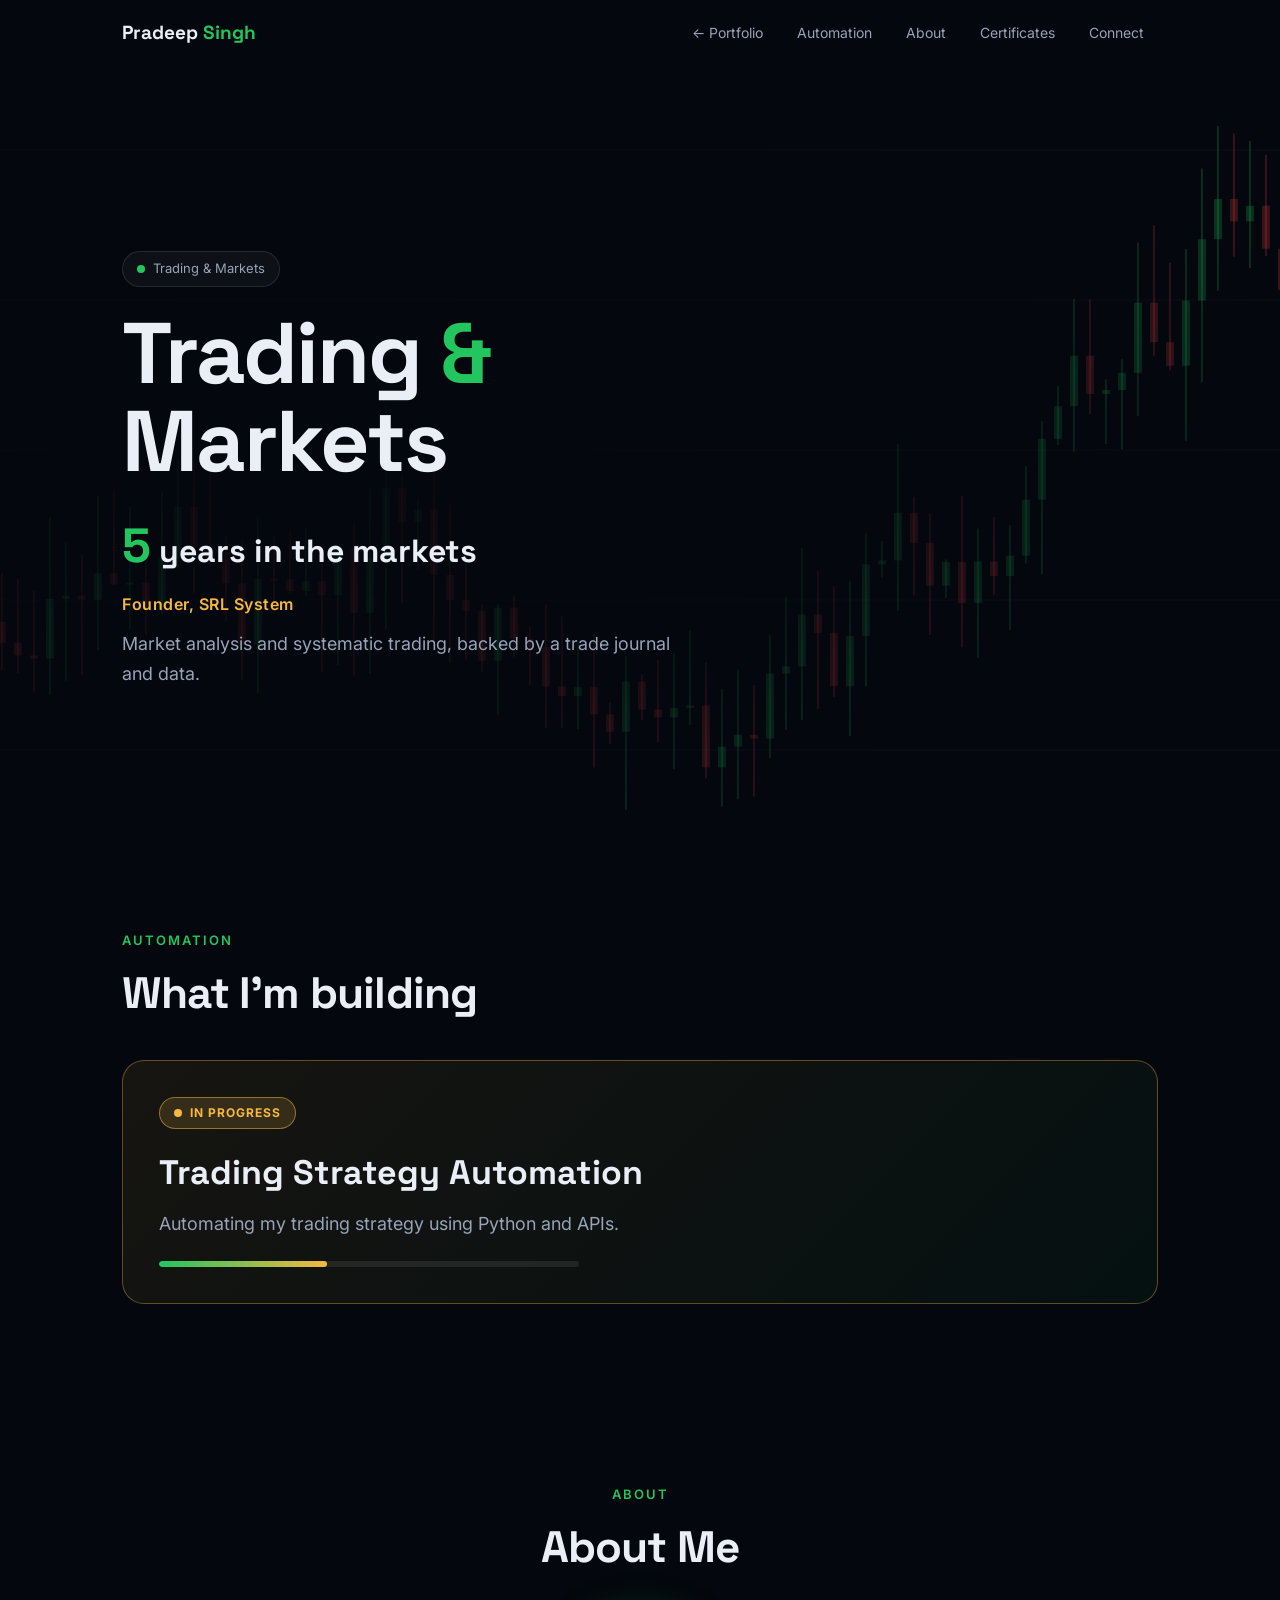
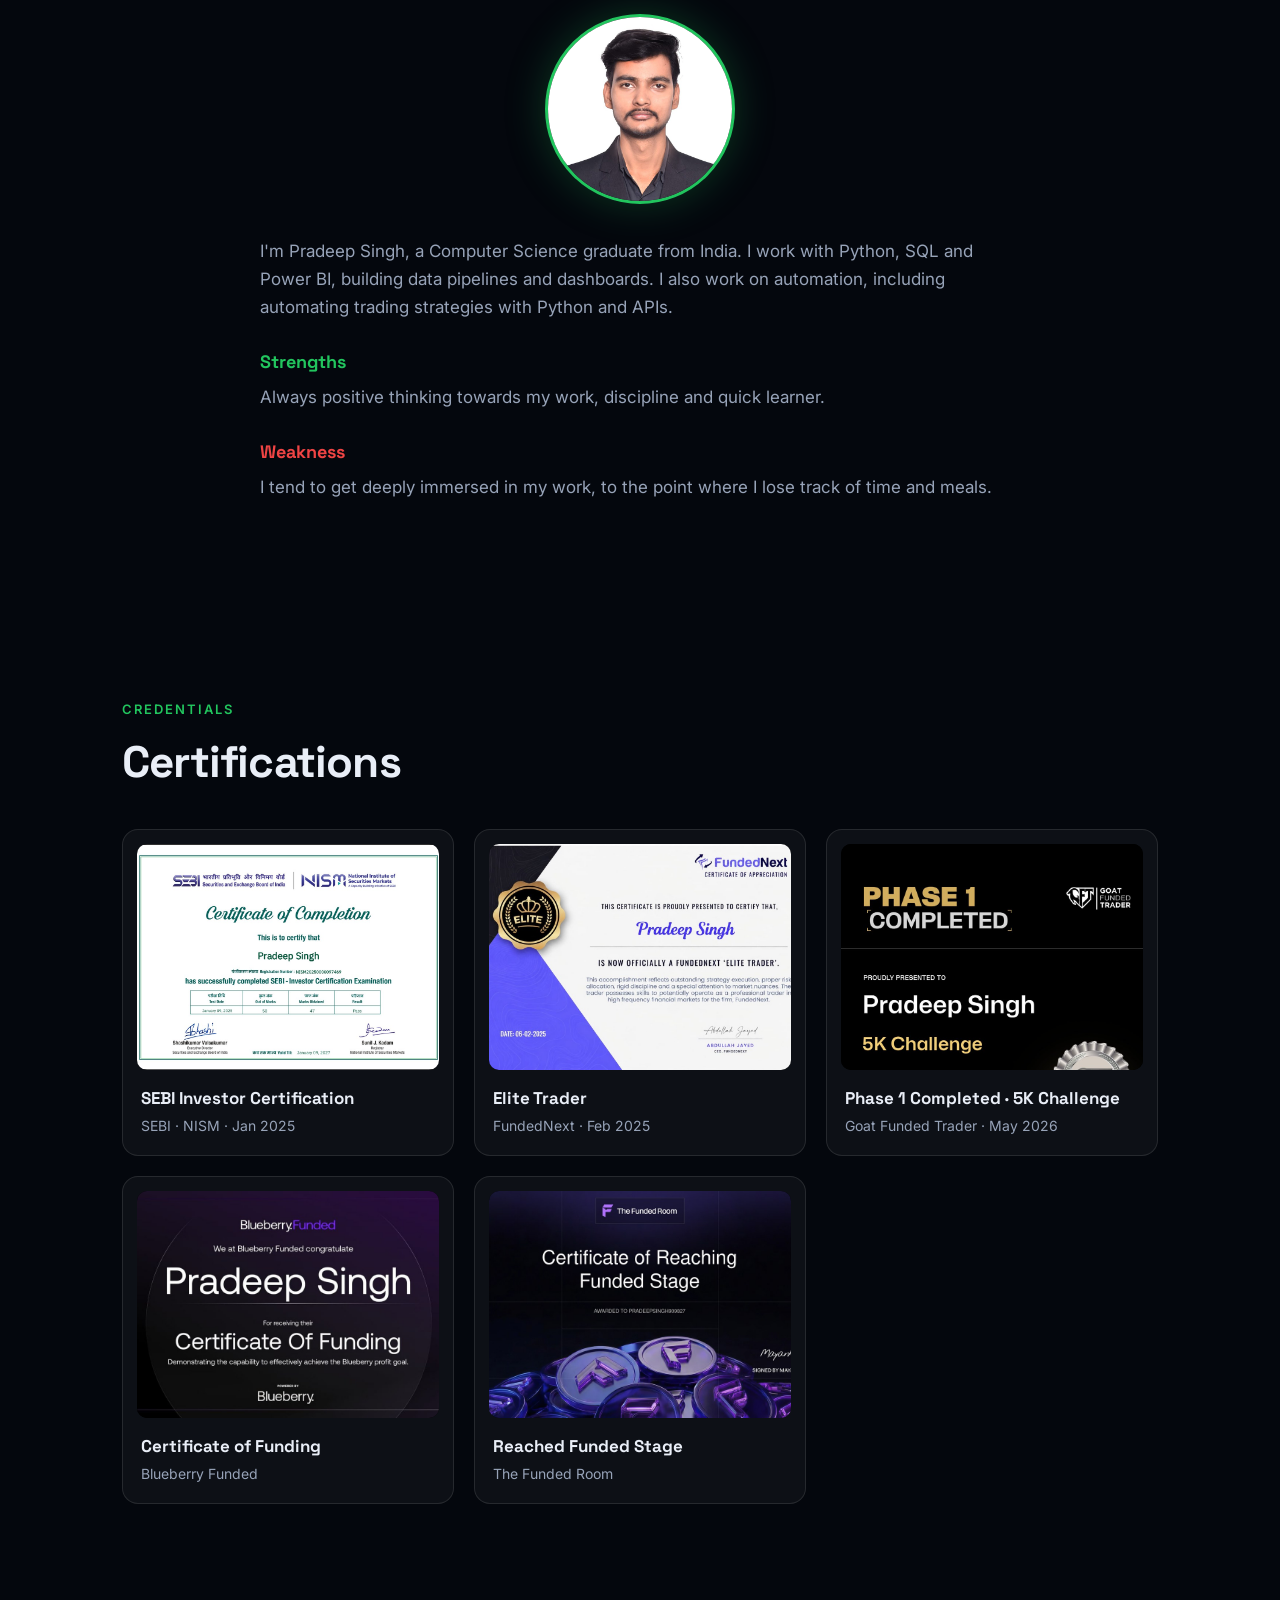
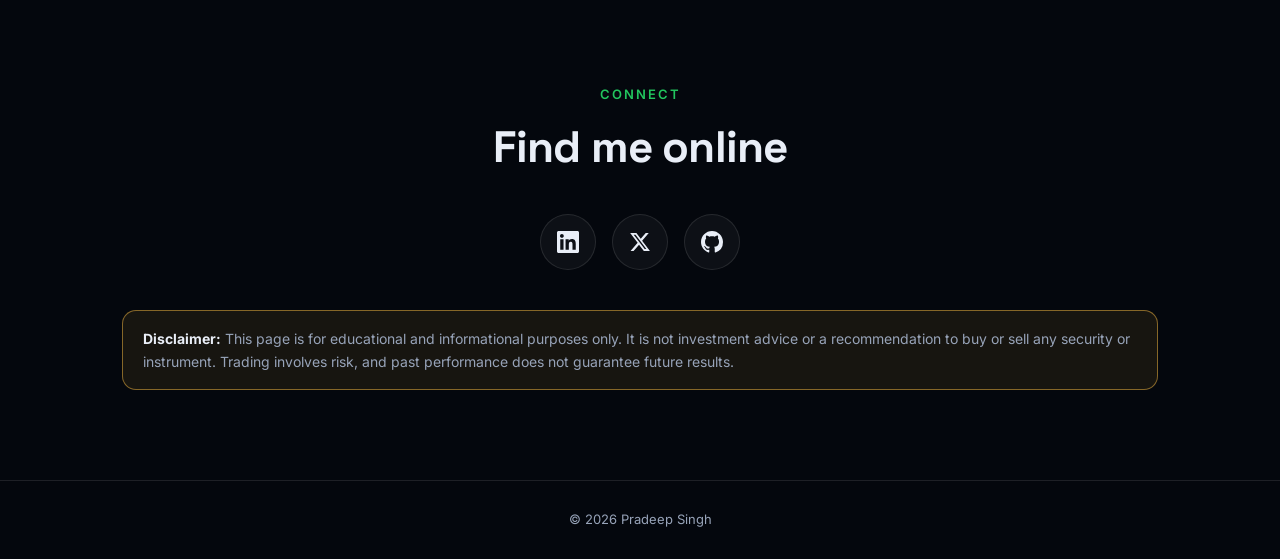
==== trading.html @ 3565ca6c "Add files via upload" ====
<!doctype html>
<html lang="en"><head>
<meta charset="utf-8"><meta name="viewport" content="width=device-width,initial-scale=1">
<title>Trading | Pradeep Singh</title>
<meta name="description" content="Trading experience, certifications and strategy automation by Pradeep Singh.">
<link rel="preconnect" href="https://fonts.googleapis.com"><link rel="preconnect" href="https://fonts.gstatic.com" crossorigin>
<link href="https://fonts.googleapis.com/css2?family=Inter:wght@400;500;600&family=Space+Grotesk:wght@500;700&display=swap" rel="stylesheet">
<link rel="stylesheet" href="trading.css">
</head><body>
<div id="progress"></div>
<nav id="nav"><div class="wrap"><a class="logo" href="index.html" id="logo"></a>
<ul><li><a href="index.html">← Portfolio</a></li><li><a href="#automation">Automation</a></li><li><a href="#about">About</a></li><li><a href="#certs">Certificates</a></li><li><a href="#connect">Connect</a></li></ul></div></nav>

<header class="hero"><canvas id="chart"></canvas>
<div class="wrap">
 <div class="live"><span class="dot"></span> Trading &amp; Markets</div>
 <h1>Trading <span class="up">&amp;</span><br>Markets</h1>
 <div class="yrs"><b id="yrs"></b> years in the markets</div>
 <div class="founder" id="founder"></div>
 <p id="intro"></p>
</div></header>

<section id="automation" style="padding-top:30px"><div class="wrap">
 <div class="eyebrow reveal">Automation</div><h2 class="reveal">What I'm building</h2>
 <div class="auto reveal" id="auto"></div>
</div></section>

<section id="about"><div class="wrap">
 <div class="eyebrow reveal" style="text-align:center">About</div><h2 class="reveal" style="text-align:center">About Me</h2>
 <div id="aboutme"></div>
</div></section>

<section id="certs"><div class="wrap">
 <div class="eyebrow reveal">Credentials</div><h2 class="reveal">Certifications</h2>
 <div class="cgrid" id="cgrid"></div>
</div></section>

<section id="connect" class="connect"><div class="wrap">
 <div class="eyebrow reveal">Connect</div><h2 class="reveal">Find me online</h2>
 <div class="socials reveal" id="soc"></div>
 <div class="disc reveal"><b>Disclaimer:</b> This page is for educational and informational purposes only. It is not investment advice or a recommendation to buy or sell any security or instrument. Trading involves risk, and past performance does not guarantee future results.</div>
</div></section>

<footer id="foot"></footer>
<div id="lb"><button class="prev">‹</button><img alt=""><button class="next">›</button></div>

<script src="projects.js"></script><script src="common.js"></script><script src="trading-data.js"></script>
<script>
const $=id=>document.getElementById(id);
const reduce=matchMedia("(prefers-reduced-motion: reduce)").matches;
const pr=PROFILE.name.split(" ");$("logo").innerHTML=escH(pr[0])+" <span>"+escH(pr.slice(1).join(" "))+"</span>";
$("foot").textContent="© "+new Date().getFullYear()+" "+PROFILE.name;
$("yrs").textContent=TRADING.years;$("founder").textContent=TRADING.founder;$("intro").textContent=TRADING.intro;
const A=TRADING.automation;
$("auto").innerHTML=`<span class="badge"><i></i>${escH(A.status.toUpperCase())}</span><h3>${escH(A.title)}</h3><p>${escH(A.summary)}</p><div class="shimmer"></div>`;
$("aboutme").innerHTML=aboutHTML();
$("soc").innerHTML=socialHTML();
$("cgrid").innerHTML=TRADING.certificates.map((c,i)=>`<div class="cert reveal" data-i="${i}"><img src="${escH(c.image)}" alt="${escH(c.title)}" loading="lazy"><h3>${escH(c.title)}</h3><div class="m">${escH(c.meta||"")}</div></div>`).join("");
/* scroll */
addEventListener("scroll",()=>{const h=document.documentElement;$("progress").style.width=(scrollY/(h.scrollHeight-innerHeight)*100)+"%";$("nav").classList.toggle("scrolled",scrollY>30)},{passive:true});
const io=new IntersectionObserver(es=>es.forEach(e=>{if(e.isIntersecting){e.target.classList.add("in");io.unobserve(e.target)}}),{threshold:.12});
document.querySelectorAll(".reveal").forEach(el=>io.observe(el));
/* lightbox */
const lb=$("lb"),lbi=lb.querySelector("img");let cur=0;const imgs=TRADING.certificates.map(c=>c.image);
const show=n=>{cur=(n+imgs.length)%imgs.length;lbi.src=imgs[cur]};
document.addEventListener("click",e=>{const c=e.target.closest(".cert");
 if(c){show(+c.dataset.i);lb.classList.add("on");return}
 if(!lb.classList.contains("on"))return;
 if(e.target.matches(".prev")){e.stopPropagation();show(cur-1)}else if(e.target.matches(".next")){e.stopPropagation();show(cur+1)}else lb.classList.remove("on")});
document.addEventListener("keydown",e=>{if(!lb.classList.contains("on"))return;if(e.key==="Escape")lb.classList.remove("on");if(e.key==="ArrowRight")show(cur+1);if(e.key==="ArrowLeft")show(cur-1)});
/* live candlestick chart background (decorative, random data) */
(function(){const cv=$("chart"),x=cv.getContext("2d");let W,H,C=[],step=16,off=0,mx=-999,my=-999,last=0,lastT=0;
 const dpr=Math.min(devicePixelRatio||1,2);
 function size(){W=cv.offsetWidth;H=cv.offsetHeight;cv.width=W*dpr;cv.height=H*dpr;x.setTransform(dpr,0,0,dpr,0,0);init()}
 function rnd(p){const o=p,c=o+(Math.random()-.48)*5,h=Math.max(o,c)+Math.random()*3,l=Math.min(o,c)-Math.random()*3;return{o,c,h,l}}
 function init(){C=[];let p=100;const n=Math.ceil(W/step)+3;for(let i=0;i<n;i++){const k=rnd(p);C.push(k);p=k.c}}
 size();addEventListener("resize",size);
 const hero=cv.parentElement;
 const mv=e=>{const r=cv.getBoundingClientRect();mx=e.clientX-r.left;my=e.clientY-r.top};
 hero.addEventListener("pointermove",mv);hero.addEventListener("pointerdown",mv);hero.addEventListener("pointerleave",()=>{mx=my=-999});
 function draw(t){
  x.clearRect(0,0,W,H);
  if(!reduce&&t-lastT>1100){lastT=t;const p=C[C.length-1].c;C.push(rnd(p));C.shift();off=0}
  if(!reduce){off=Math.min(step,(t-lastT)/1100*step);const f=C[C.length-1];f.c+=(Math.random()-.5)*.6;f.h=Math.max(f.h,f.c);f.l=Math.min(f.l,f.c)}
  let mn=1e9,mxp=-1e9;C.forEach(k=>{mn=Math.min(mn,k.l);mxp=Math.max(mxp,k.h)});
  const top=H*.14,bot=H*.9,sc=(bot-top)/(mxp-mn||1),Y=v=>bot-(v-mn)*sc;
  x.strokeStyle="rgba(255,255,255,.04)";x.lineWidth=1;for(let i=1;i<6;i++){const y=H*i/6;x.beginPath();x.moveTo(0,y);x.lineTo(W,y);x.stroke()}
  C.forEach((k,i)=>{const cx=i*step-off+step/2,up=k.c>=k.o,d=Math.hypot(cx-mx,(Y((k.o+k.c)/2))-my),near=mx>-900&&d<130,boost=near?1-d/130:0;
   const col=up?"34,197,94":"239,68,68";x.strokeStyle=`rgba(${col},${.28+boost*.65})`;x.fillStyle=`rgba(${col},${.22+boost*.7})`;
   if(near){x.shadowColor=`rgba(${col},.9)`;x.shadowBlur=18*boost}else x.shadowBlur=0;
   x.lineWidth=1.5;x.beginPath();x.moveTo(cx,Y(k.h));x.lineTo(cx,Y(k.l));x.stroke();
   const y1=Y(Math.max(k.o,k.c)),hh=Math.max(2,Math.abs(Y(k.o)-Y(k.c)));x.fillRect(cx-4,y1,8,hh);x.shadowBlur=0});
  if(mx>-900){x.setLineDash([4,5]);x.strokeStyle="rgba(255,255,255,.22)";x.beginPath();x.moveTo(mx,0);x.lineTo(mx,H);x.moveTo(0,my);x.lineTo(W,my);x.stroke();x.setLineDash([])}
  if(!reduce)requestAnimationFrame(draw)}
 requestAnimationFrame(draw);if(reduce)draw(0);
})();
</script></body></html>
---- trading.css ----
:root{--bg:#04070d;--card:rgba(255,255,255,.04);--line:rgba(255,255,255,.10);--ink:#e9eef7;--muted:#97a3b8;--g:#22c55e;--r:#ef4444;--amber:#f5b942}
*{box-sizing:border-box}html{scroll-behavior:smooth}
body{margin:0;font-family:Inter,Arial,sans-serif;background:var(--bg);color:var(--ink);line-height:1.65;overflow-x:hidden}
h1,h2,h3{font-family:"Space Grotesk",Inter,Arial,sans-serif;margin:0}a{color:inherit}
.wrap{max-width:1080px;margin:0 auto;padding:0 22px;position:relative;z-index:2}
#progress{position:fixed;top:0;left:0;height:3px;width:0;background:linear-gradient(90deg,var(--g),var(--amber),var(--r));z-index:100}
nav{position:fixed;top:0;left:0;right:0;z-index:50;transition:.3s}
nav.scrolled{background:rgba(4,7,13,.85);backdrop-filter:blur(14px);border-bottom:1px solid var(--line)}
nav .wrap{display:flex;align-items:center;justify-content:space-between;height:66px}
.logo{font-weight:700;font-size:19px;text-decoration:none;font-family:"Space Grotesk",sans-serif}.logo span{color:var(--g)}
nav ul{display:flex;gap:6px;list-style:none;margin:0;padding:0}
nav ul a{display:block;padding:7px 14px;border-radius:999px;font-size:14px;color:var(--muted);text-decoration:none;transition:.25s}
nav ul a:hover{color:var(--ink);background:var(--card)}
.hero{position:relative;min-height:100vh;display:flex;align-items:center;padding:110px 0 70px;overflow:hidden}
#chart{position:absolute;inset:0;width:100%;height:100%;z-index:1}
.hero::after{content:"";position:absolute;inset:0;background:radial-gradient(ellipse at 25% 50%,rgba(4,7,13,.92) 0%,rgba(4,7,13,.55) 45%,transparent 75%);z-index:1;pointer-events:none}
.hero .wrap{pointer-events:none;width:100%}.hero a{pointer-events:auto}
.live{display:inline-flex;align-items:center;gap:8px;font-size:13px;color:var(--muted);padding:6px 14px;border:1px solid var(--line);border-radius:999px;background:var(--card);margin-bottom:22px}
.dot{width:8px;height:8px;border-radius:50%;background:var(--g);animation:pulse 1.6s infinite}
@keyframes pulse{0%{box-shadow:0 0 0 0 rgba(34,197,94,.7)}80%,100%{box-shadow:0 0 0 10px transparent}}
.hero h1{font-size:clamp(42px,8vw,86px);line-height:1.03;letter-spacing:-2px}
.up{color:var(--g)}.down{color:var(--r)}
.yrs{margin:20px 0 6px;font-family:"Space Grotesk",sans-serif;font-size:clamp(20px,3.4vw,32px);font-weight:700}
.yrs b{color:var(--g);font-size:1.5em}
.founder{color:var(--amber);font-weight:600;letter-spacing:.5px;margin-bottom:12px}
.hero p{color:var(--muted);max-width:560px;font-size:18px;margin:0}
section{padding:90px 0;position:relative}
.eyebrow{font-size:13px;letter-spacing:2px;text-transform:uppercase;color:var(--g);font-weight:600}
section h2{font-size:clamp(30px,4.5vw,44px);letter-spacing:-.8px;margin:6px 0 30px}
.reveal{opacity:0;transform:translateY(30px);transition:opacity .8s cubic-bezier(.2,.7,.2,1),transform .8s cubic-bezier(.2,.7,.2,1)}.reveal.in{opacity:1;transform:none}
.auto{position:relative;border:1px solid rgba(245,185,66,.35);border-radius:22px;padding:36px;background:linear-gradient(135deg,rgba(245,185,66,.08),rgba(34,197,94,.05));overflow:hidden}
.badge{display:inline-flex;align-items:center;gap:8px;padding:5px 14px;border-radius:999px;font-size:12px;font-weight:700;letter-spacing:1px;background:rgba(245,185,66,.15);border:1px solid rgba(245,185,66,.5);color:var(--amber)}
.badge i{width:8px;height:8px;border-radius:50%;background:var(--amber);animation:pulse2 1.4s infinite}
@keyframes pulse2{0%{box-shadow:0 0 0 0 rgba(245,185,66,.7)}80%,100%{box-shadow:0 0 0 9px transparent}}
.auto h3{font-size:clamp(24px,3.6vw,34px);margin:16px 0 8px}.auto p{color:var(--muted);font-size:18px;margin:0 0 22px;max-width:620px}
.shimmer{height:6px;border-radius:6px;background:rgba(255,255,255,.08);overflow:hidden;max-width:420px}
.shimmer::after{content:"";display:block;height:100%;width:40%;border-radius:6px;background:linear-gradient(90deg,var(--g),var(--amber));animation:slide 1.8s ease-in-out infinite}
@keyframes slide{0%{transform:translateX(-100%)}100%{transform:translateX(260%)}}
.aboutme{max-width:760px;margin:0 auto;text-align:center}
.aboutme .ph{width:190px;height:190px;border-radius:50%;object-fit:cover;object-position:50% 20%;border:3px solid var(--g);box-shadow:0 0 40px rgba(34,197,94,.25);margin-bottom:26px;transition:transform .4s}
.aboutme .ph:hover{transform:scale(1.04)}
.atxt{text-align:left;font-size:17px;color:var(--muted)}.atxt p{margin:0 0 18px}
.atxt h3{font-size:18px;margin:26px 0 6px}.atxt .gh{color:#22c55e}.atxt .rh{color:#ef4444}
.cgrid{display:grid;grid-template-columns:repeat(auto-fit,minmax(300px,1fr));gap:20px}
.cert{border:1px solid var(--line);border-radius:16px;background:var(--card);padding:14px;transition:.35s;cursor:zoom-in}
.cert:hover{transform:translateY(-8px);border-color:rgba(34,197,94,.55);box-shadow:0 22px 50px rgba(34,197,94,.14)}
.cert img{width:100%;border-radius:10px;display:block;aspect-ratio:4/3;object-fit:cover;object-position:top;background:#000}
.cert h3{font-size:17px;margin:14px 4px 2px}.cert .m{color:var(--muted);font-size:14px;margin:0 4px 4px}
.connect{text-align:center}
.socials{display:flex;gap:16px;justify-content:center;margin-bottom:40px}
.ico{width:56px;height:56px;border-radius:50%;display:inline-flex;align-items:center;justify-content:center;border:1px solid var(--line);background:var(--card);color:var(--ink);text-decoration:none;transition:.25s}
.ico:hover{transform:translateY(-5px) scale(1.1);background:var(--g);color:#04101a;border-color:transparent;box-shadow:0 14px 34px rgba(34,197,94,.4)}
.disc{border:1px solid rgba(245,185,66,.5);background:rgba(245,185,66,.08);border-radius:14px;padding:16px 20px;font-size:14px;color:var(--muted);text-align:left}.disc b{color:var(--ink)}
footer{text-align:center;color:var(--muted);font-size:13px;padding:28px 0;border-top:1px solid var(--line)}
#lb{position:fixed;inset:0;background:rgba(2,4,9,.93);display:none;align-items:center;justify-content:center;z-index:200;padding:30px;cursor:zoom-out}
#lb.on{display:flex}#lb img{max-width:100%;max-height:100%;border-radius:10px}
#lb button{position:absolute;top:50%;transform:translateY(-50%);width:46px;height:46px;border-radius:50%;border:1px solid var(--line);background:rgba(255,255,255,.1);color:#fff;font-size:22px;cursor:pointer}.prev{left:18px}.next{right:18px}
@media(max-width:820px){nav ul li:nth-child(n+2):not(:last-child){display:none}.auto{padding:24px}section{padding:70px 0}}
@media(prefers-reduced-motion:reduce){*{animation:none!important;transition:none!important}.reveal{opacity:1;transform:none}}
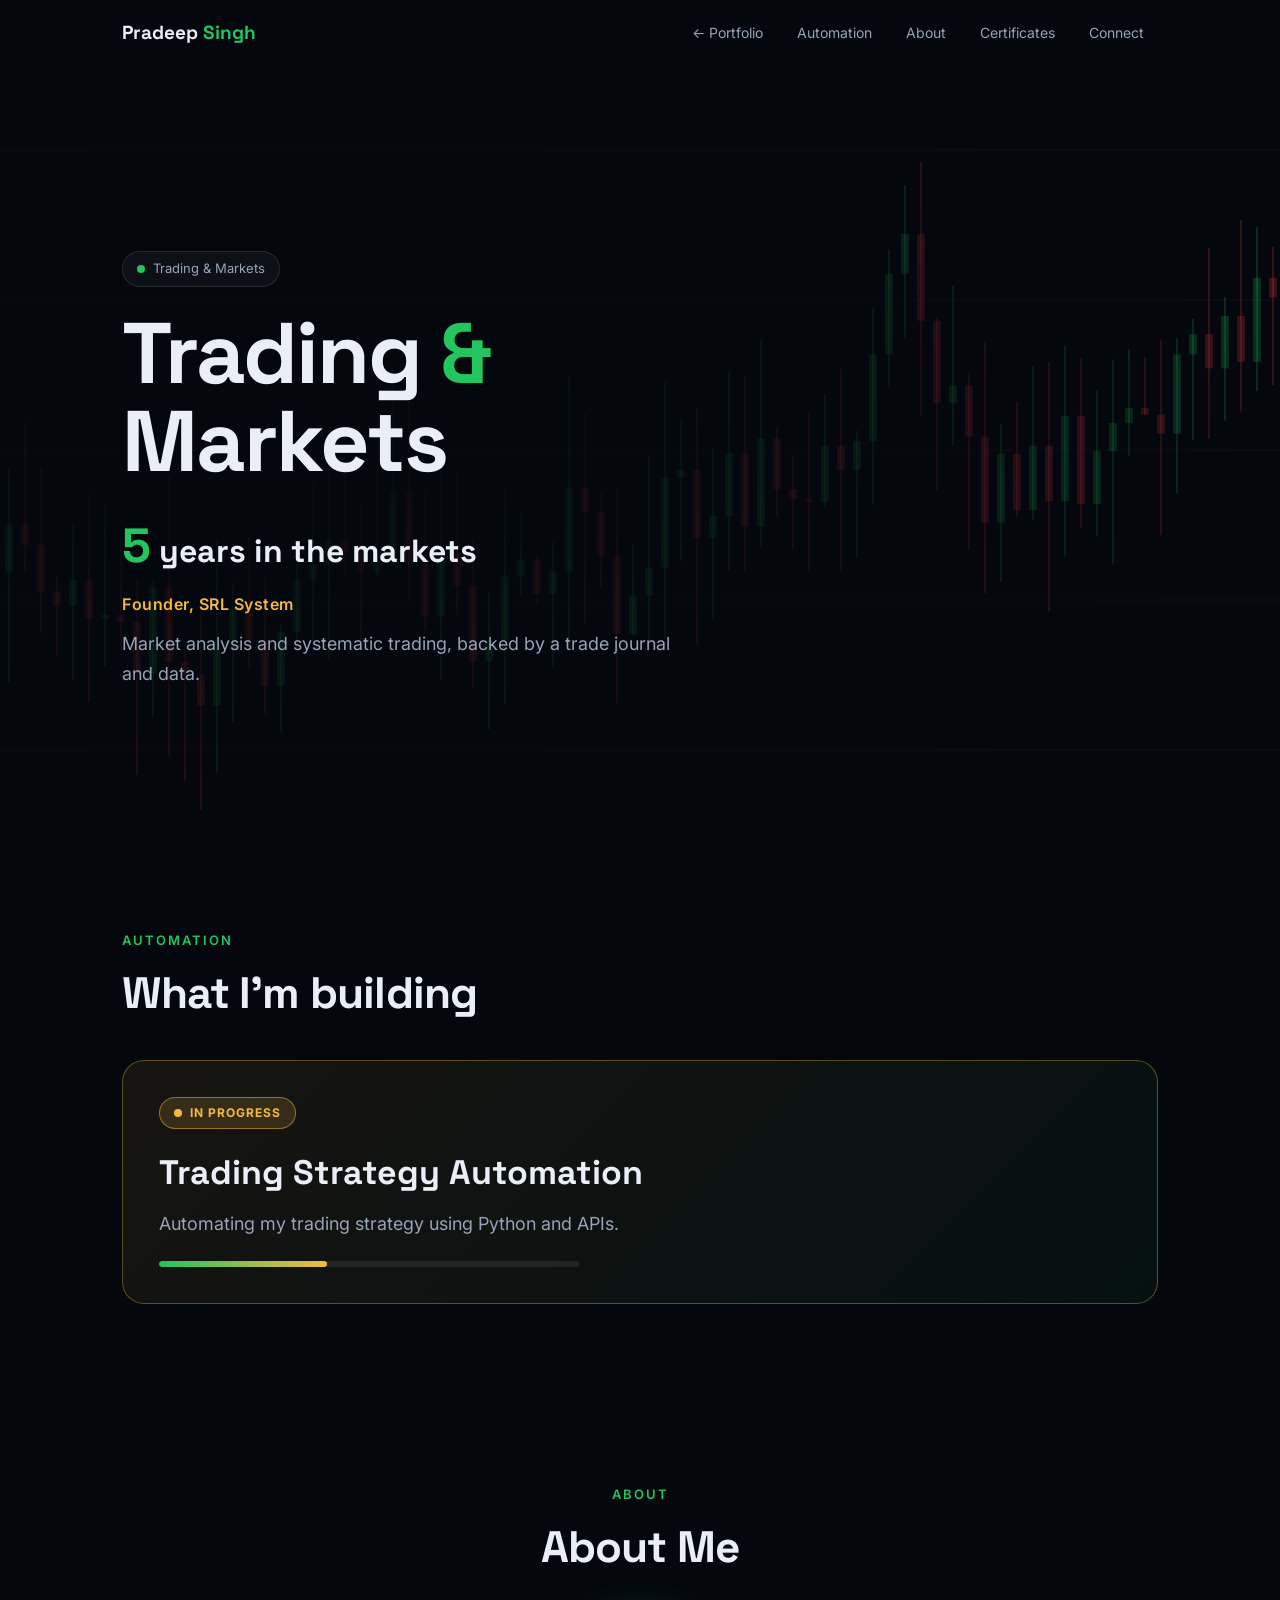
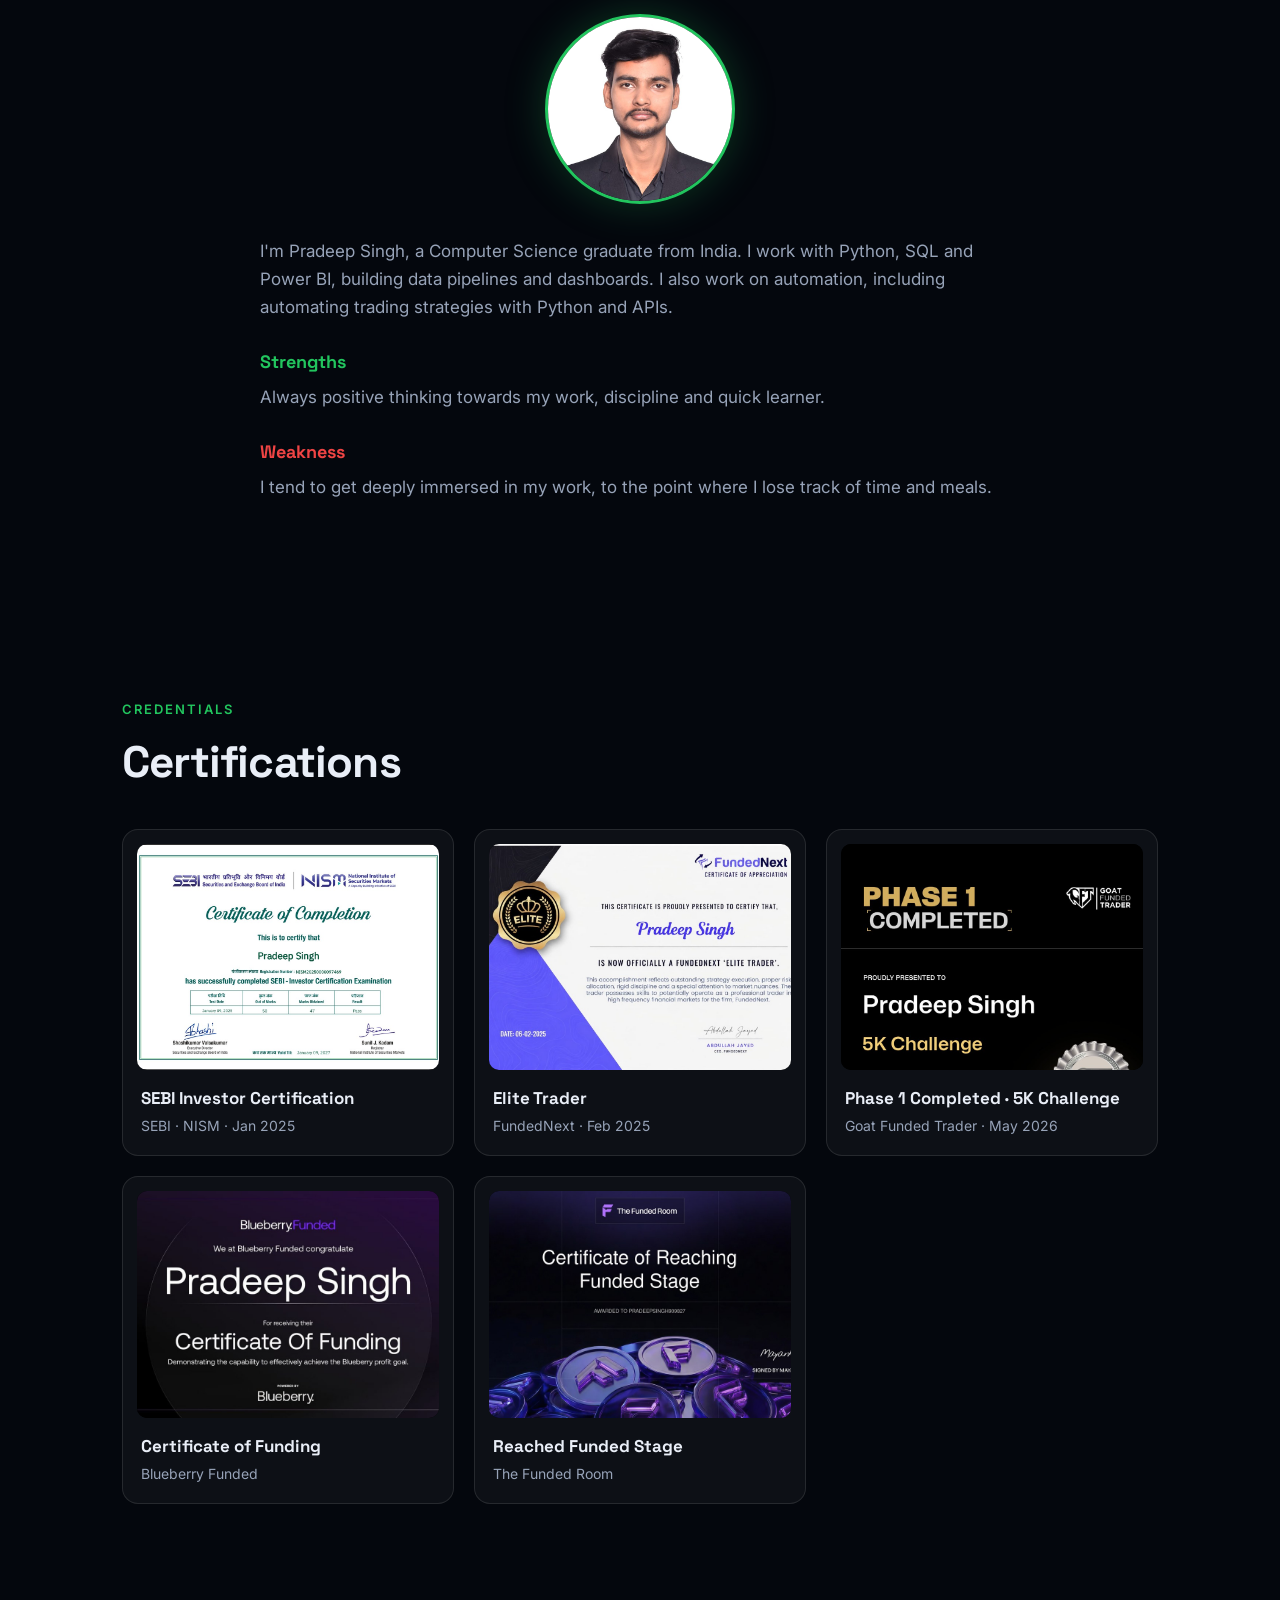
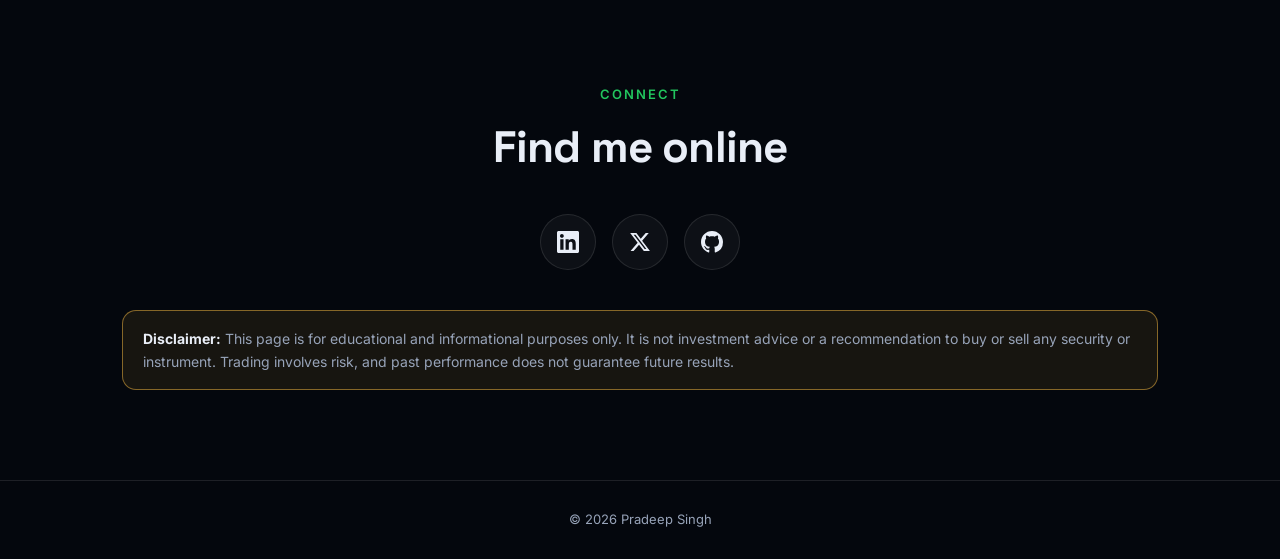
==== commit f46c9d7f: "Add files via upload" ====
--- a/trading.html
+++ b/trading.html
@@ -9,7 +9,7 @@
 </head><body>
 <div id="progress"></div>
 <nav id="nav"><div class="wrap"><a class="logo" href="index.html" id="logo"></a>
-<ul><li><a href="index.html">← Portfolio</a></li><li><a href="#automation">Automation</a></li><li><a href="#about">About</a></li><li><a href="#certs">Certificates</a></li><li><a href="#connect">Connect</a></li></ul></div></nav>
+<ul><li><a href="index.html">← Portfolio</a></li><li><a href="#automation">Automation</a></li><li><a href="#about">About</a></li><li><a href="#certs">Certificates</a></li><li><a href="#connect">Connect</a></li></ul><button id="burger" aria-label="Menu" aria-expanded="false"><span></span><span></span><span></span></button></div></nav>
 
 <header class="hero"><canvas id="chart"></canvas>
 <div class="wrap">
@@ -56,6 +56,10 @@
 $("aboutme").innerHTML=aboutHTML();
 $("soc").innerHTML=socialHTML();
 $("cgrid").innerHTML=TRADING.certificates.map((c,i)=>`<div class="cert reveal" data-i="${i}"><img src="${escH(c.image)}" alt="${escH(c.title)}" loading="lazy"><h3>${escH(c.title)}</h3><div class="m">${escH(c.meta||"")}</div></div>`).join("");
+/* mobile menu */
+const navEl=$("nav"),bg=$("burger");
+bg.onclick=()=>{const o=navEl.classList.toggle("open");bg.setAttribute("aria-expanded",o)};
+navEl.querySelectorAll("ul a").forEach(a=>a.addEventListener("click",()=>{navEl.classList.remove("open");bg.setAttribute("aria-expanded","false")}));
 /* scroll */
 addEventListener("scroll",()=>{const h=document.documentElement;$("progress").style.width=(scrollY/(h.scrollHeight-innerHeight)*100)+"%";$("nav").classList.toggle("scrolled",scrollY>30)},{passive:true});
 const io=new IntersectionObserver(es=>es.forEach(e=>{if(e.isIntersecting){e.target.classList.add("in");io.unobserve(e.target)}}),{threshold:.12});
--- a/trading.css
+++ b/trading.css
@@ -55,5 +55,17 @@
 #lb{position:fixed;inset:0;background:rgba(2,4,9,.93);display:none;align-items:center;justify-content:center;z-index:200;padding:30px;cursor:zoom-out}
 #lb.on{display:flex}#lb img{max-width:100%;max-height:100%;border-radius:10px}
 #lb button{position:absolute;top:50%;transform:translateY(-50%);width:46px;height:46px;border-radius:50%;border:1px solid var(--line);background:rgba(255,255,255,.1);color:#fff;font-size:22px;cursor:pointer}.prev{left:18px}.next{right:18px}
-@media(max-width:820px){nav ul li:nth-child(n+2):not(:last-child){display:none}.auto{padding:24px}section{padding:70px 0}}
+@media(max-width:820px){.auto{padding:24px}section{padding:70px 0}}
 @media(prefers-reduced-motion:reduce){*{animation:none!important;transition:none!important}.reveal{opacity:1;transform:none}}
+
+#burger{display:none;width:40px;height:40px;border-radius:12px;border:1px solid var(--line);background:var(--card);cursor:pointer;flex-direction:column;align-items:center;justify-content:center;gap:5px;padding:0}
+#burger span{display:block;width:18px;height:2px;border-radius:2px;background:var(--ink);transition:.3s}
+nav.open #burger span:nth-child(1){transform:translateY(7px) rotate(45deg)}
+nav.open #burger span:nth-child(2){opacity:0}
+nav.open #burger span:nth-child(3){transform:translateY(-7px) rotate(-45deg)}
+@media(max-width:820px){
+ #burger{display:flex}
+ nav ul{display:none;position:absolute;top:66px;left:0;right:0;flex-direction:column;gap:2px;padding:10px 22px 18px;background:#04070d;border-bottom:1px solid var(--line);box-shadow:0 20px 40px rgba(0,0,0,.5)}
+ nav.open ul{display:flex}nav.open{background:#04070d}
+ nav ul a{padding:13px 14px;font-size:16px}
+}
